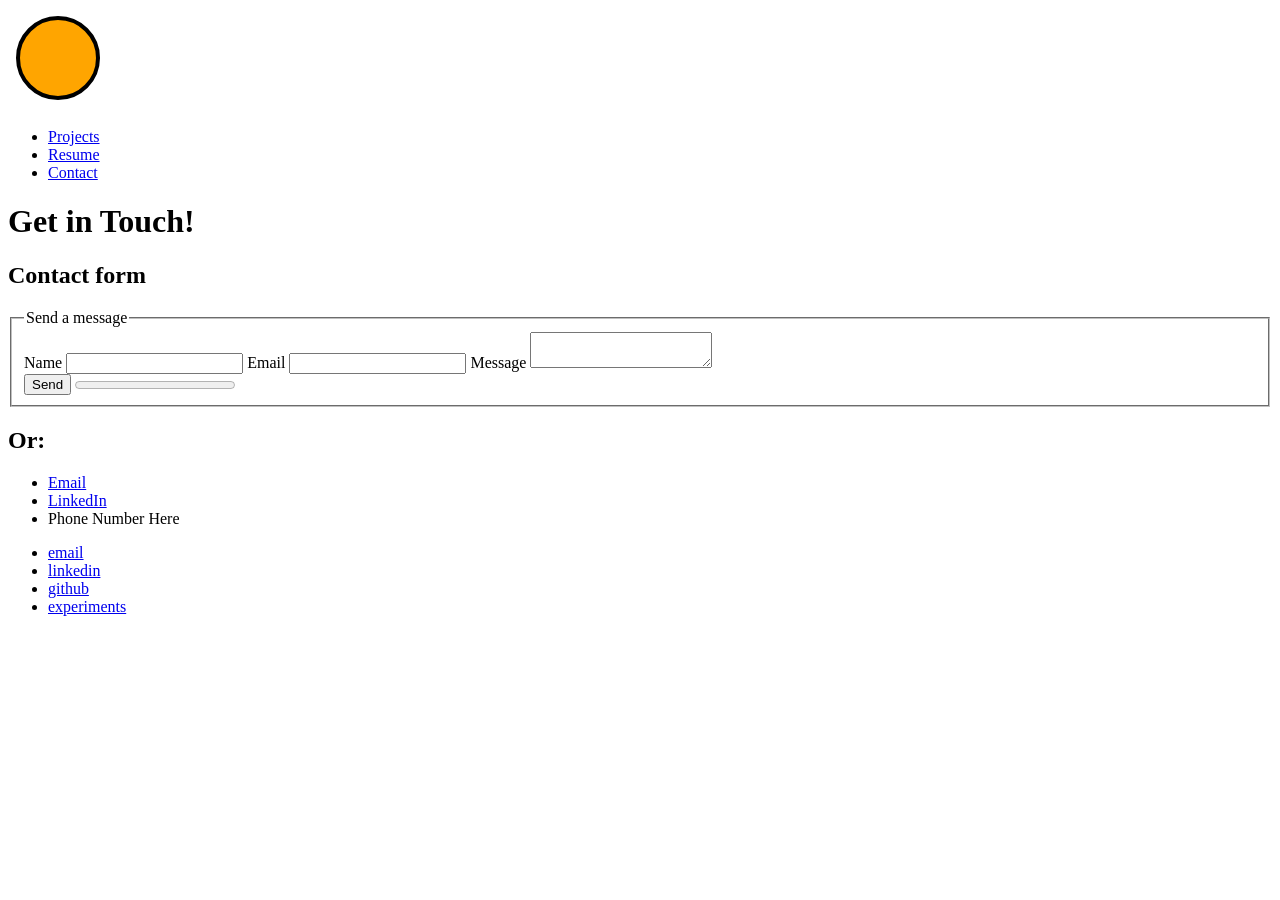
==== contact.html @ b8236010 "feat: initial commit, cloned from personal portfolio repository" ====
<!DOCTYPE html>
<html lang="en">
<head>
  <meta charset="UTF-8">
  <title>Jeremy Lim | Contact</title>
  <meta name="viewport" content="width=device-width,initial-scale=1.0">
  <meta name="description" content="My personal portfolio contact page.">
  <link rel="icon" href="favicon.ico">
</head>

<body>
  <header>
    <a href="index.html">
      <svg width="100" height="100">
        <circle cx="50" cy="50" r="40"
        stroke="black" stroke-width="4" fill="orange" />
      </svg>
    </a>
    <nav aria-label="Navigation Menu">
      <ul>
        <li><a href="projects.html">Projects</a></li>
        <li><a href="resume.html">Resume</a></li>
        <li><a href="contact.html">Contact</a></li>
      </ul>
    </nav>
  </header>

  <main>
    <h1>Get in Touch!</h1>

    <section aria-label="Contact Form">
      <h2>Contact form</h2>

      <form action="#" method="post">
        <fieldset>
          <legend>Send a message</legend>

          <label for="name">Name</label>
          <input id="name" name="name" type="text" required maxlength="100">

          <label for="email">Email</label>
          <input id="email" name="email" type="email" required maxlength="50">

          <label for="message">Message</label>
          <textarea id="message" name="message" required maxlength="2000"></textarea>

          <div>
            <button type="submit">Send</button>
            <progress value="0" max="100">0%</progress>
          </div>

        </fieldset>
      </form>
    </section>

    <section aria-label="Alternative Contact Methods">
      <h2>Or:</h2>
      <ul>
        <li><a href="mailto:jel125@ucsd.edu">Email</a></li>
        <li><a href="https://linkedin.com/in/jeremyflim">LinkedIn</a></li>
        <li><a>Phone Number Here</a></li>
      </ul>
    </section>

  </main>

  <footer>
    <nav aria-label="Footer links">
      <ul>
        <li><a href="mailto:jel125@ucsd.edu">email</a></li>
        <li><a href="https://linkedin.com/in/jeremyflim" title="LinkedIn">linkedin</a></li>
        <li><a href="https://github.com/jeremyflim" title="GitHub">github</a></li>
        <li><a href="experiments.html">experiments</a></li>
      </ul>
    </nav>
  </footer>

  <noscript>
    <p>JavaScript disabled. But again. No javascript. Even though the form needs it.</p>
  </noscript>
</body>
</html>
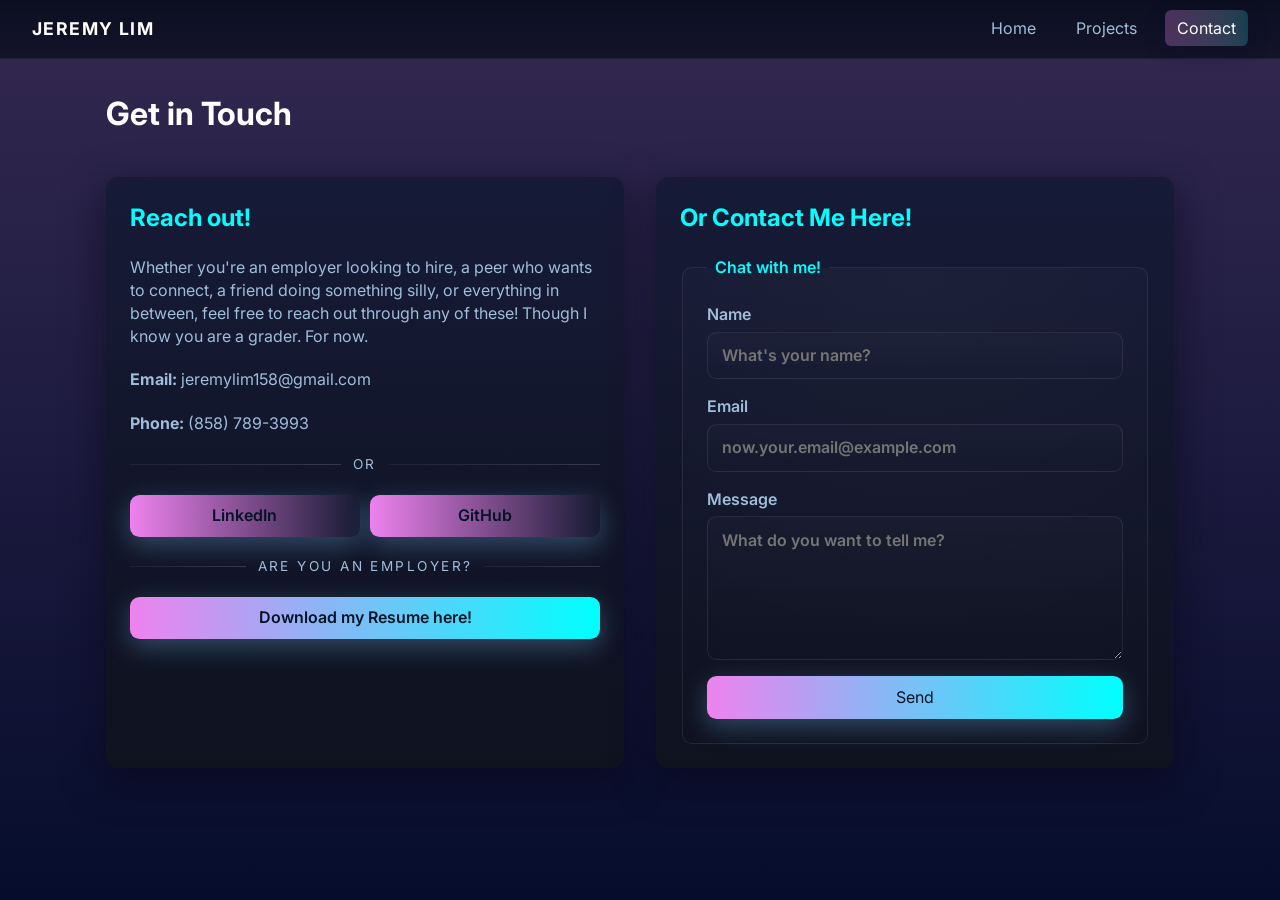
==== commit 2971035e: "Major changes: Restructured all HTML, removed experiments and resume page, added 404 page, added sty" ====
--- a/contact.html
+++ b/contact.html
@@ -1,82 +1,74 @@
 <!DOCTYPE html>
 <html lang="en">
-<head>
-  <meta charset="UTF-8">
-  <title>Jeremy Lim | Contact</title>
-  <meta name="viewport" content="width=device-width,initial-scale=1.0">
-  <meta name="description" content="My personal portfolio contact page.">
-  <link rel="icon" href="favicon.ico">
-</head>
+  <head>
+    <meta charset="UTF-8">
+    <title>Jeremy Lim | Contact</title>
+    <meta name="viewport" content="width=device-width,initial-scale=1">
+    <meta name="description" content="My personal portfolio contact page.">
+    <link rel="stylesheet" href="css/styles.css">
+  </head>
 
-<body>
-  <header>
-    <a href="index.html">
-      <svg width="100" height="100">
-        <circle cx="50" cy="50" r="40"
-        stroke="black" stroke-width="4" fill="orange" />
-      </svg>
-    </a>
-    <nav aria-label="Navigation Menu">
-      <ul>
-        <li><a href="projects.html">Projects</a></li>
-        <li><a href="resume.html">Resume</a></li>
-        <li><a href="contact.html">Contact</a></li>
-      </ul>
-    </nav>
-  </header>
+  <body data-page="contact">
+    <header class="site-header">
+      <a class="brand" href="index.html">Jeremy Lim</a>
+      <input class="nav-toggle" type="checkbox" id="nav-toggle" aria-hidden="true">
+      <label class="nav-toggle-button" for="nav-toggle" aria-label="Toggle navigation" role="button" tabindex="0" aria-controls="primary-nav">
+        <span></span>
+      </label>
+      <nav aria-label="Main navigation">
+        <ul class="nav-list" id="primary-nav">
+          <li><a href="index.html">Home</a></li>
+          <li><a href="projects.html">Projects</a></li>
+          <li><a href="contact.html">Contact</a></li>
+        </ul>
+      </nav>
+    </header>
 
-  <main>
-    <h1>Get in Touch!</h1>
+    <main>
+      <h1>Get in Touch</h1>
 
-    <section aria-label="Contact Form">
-      <h2>Contact form</h2>
+      <section id="contact-options" aria-label="Contact options">
+        <article class="contact-card" id="contact-intro">
+          <h2>Reach out!</h2>
+          <p>Whether you're an employer looking to hire, a peer who wants to connect, a friend doing something silly, or everything in between, feel free to reach out through any of these! Though I know you are a grader. For now.</p>
+          <address>
+            <p><strong>Email: </strong> jeremylim158@gmail.com</p>
+            <p><strong>Phone:</strong> (858) 789-3993</p>
+          </address>
+          <p class="contact-divider" role="separator">or</p>
+          <nav id="contact-social" aria-label="Social profiles">
+            <a class="cta" data-network="linkedin" href="https://linkedin.com/in/jeremyflim" target="_blank" rel="noopener">LinkedIn</a>
+            <a class="cta" data-network="github" href="https://github.com/jeremyflim" target="_blank" rel="noopener">GitHub</a>
+          </nav>
+          <p class="contact-divider" role="separator">Are you an employer?</p>
+          <a class="cta" data-network="resume" href="assets/resume.pdf" download="Jeremy_Lim_Resume">Download my Resume here!</a>
+        </article>
 
-      <form action="#" method="post">
-        <fieldset>
-          <legend>Send a message</legend>
+        <article class="contact-card" id="contact-form-card">
+          <h2>Or Contact Me Here!</h2>
+          <form action="#" method="post">
+            <fieldset>
+              <legend>Chat with me!</legend>
 
-          <label for="name">Name</label>
-          <input id="name" name="name" type="text" required maxlength="100">
+              <label for="name">Name
+                <input id="name" name="name" type="text" required maxlength="100" autocomplete="name" placeholder="What's your name?">
+              </label>
 
-          <label for="email">Email</label>
-          <input id="email" name="email" type="email" required maxlength="50">
+              <label for="email">Email
+                <input id="email" name="email" type="email" required maxlength="50" autocomplete="email" placeholder="now.your.email@example.com">
+              </label>
 
-          <label for="message">Message</label>
-          <textarea id="message" name="message" required maxlength="2000"></textarea>
-
-          <div>
-            <button type="submit">Send</button>
-            <progress value="0" max="100">0%</progress>
-          </div>
-
-        </fieldset>
-      </form>
-    </section>
-
-    <section aria-label="Alternative Contact Methods">
-      <h2>Or:</h2>
-      <ul>
-        <li><a href="mailto:jel125@ucsd.edu">Email</a></li>
-        <li><a href="https://linkedin.com/in/jeremyflim">LinkedIn</a></li>
-        <li><a>Phone Number Here</a></li>
-      </ul>
-    </section>
-
-  </main>
-
-  <footer>
-    <nav aria-label="Footer links">
-      <ul>
-        <li><a href="mailto:jel125@ucsd.edu">email</a></li>
-        <li><a href="https://linkedin.com/in/jeremyflim" title="LinkedIn">linkedin</a></li>
-        <li><a href="https://github.com/jeremyflim" title="GitHub">github</a></li>
-        <li><a href="experiments.html">experiments</a></li>
-      </ul>
-    </nav>
-  </footer>
-
-  <noscript>
-    <p>JavaScript disabled. But again. No javascript. Even though the form needs it.</p>
-  </noscript>
-</body>
+              <label for="message">Message
+                <textarea id="message" name="message" required maxlength="2000" placeholder="What do you want to tell me?"></textarea>
+              </label>
+              <button type="submit" class="cta">Send</button> 
+            </fieldset>
+          </form>
+        </article>
+      </section>
+    </main>
+    <noscript>
+      <p>Javascript disabled. There's still no JS for now though so it's fine.</p>
+    </noscript>
+  </body>
 </html>
--- a/css/styles.css
+++ b/css/styles.css
@@ -0,0 +1,1065 @@
+:root {
+	--bg: #060d2c;
+	--surface: #0f121f;
+	--text: #ffffff;
+	--muted: #9fbdda;
+	--gradient-one: cyan;
+	--gradient-two: violet;
+	--card-bg: #1a1e3b;
+	--translucent: rgba(255, 255, 255, 0.03);
+	--max-width: 68.75rem;
+	--gap: 1.25rem;
+	--radius: 0.8rem;
+	--focus-outline: color(srgb 0.55 0.85 0.95 / 0.75);
+	--scrollbar-track: color(srgb 0.06 0.08 0.18 / 1);
+	--scrollbar-thumb: color-mix(in srgb, var(--gradient-one) 65%, #09152b);
+}
+
+@font-face {
+  font-family: "Inter";
+  src: url("/assets/Inter-VariableFont_opsz,wght.ttf") format("truetype");
+  font-weight: 100 900;
+  font-style: normal;
+  font-display: swap;
+}
+
+
+*,
+*::before,
+*::after {
+	box-sizing: border-box;
+}
+
+html {
+	font-family: "Inter", system-ui, -apple-system, "Segoe UI", Roboto, "Helvetica Neue", Arial, sans-serif;
+	font-size: 100%;
+	color: var(--text, #e7f7ff);
+}
+
+body {
+	margin: 0;
+	line-height: 1.45;
+	min-height: 100dvh;
+	background: linear-gradient(180deg, rgba(36, 24, 68, 0.93) 0%, var(--bg) 100%);
+	color: var(--text);
+	scrollbar-color: var(--scrollbar-thumb) var(--scrollbar-track);
+	scrollbar-width: thin;
+	scrollbar-gutter: stable both-edges;
+}
+
+main {
+	max-width: var(--max-width);
+	margin: 2rem auto;
+	padding: 0 1rem;
+}
+
+.site-header {
+	display: flex;
+	align-items: center;
+	justify-content: space-between;
+	gap: 1rem;
+	padding: 1rem 2rem;
+	border-bottom: 0.0625rem solid rgba(255, 255, 255, 0.08);
+	background: linear-gradient(180deg, rgba(8, 12, 28, 0.92), rgba(8, 12, 28, 0.72));
+	position: relative;
+
+	.brand {
+		display: flex;
+		align-items: center;
+		font-weight: 700;
+		font-size: 1.1rem;
+		letter-spacing: 0.08em;
+		text-transform: uppercase;
+		text-decoration: none;
+		color: var(--text, #e7f7ff);
+		transition: color 0.2s ease;
+		animation: accent-pulse 6s ease-in-out infinite;
+	}
+
+	.nav-list {
+		list-style: none;
+		margin: 0;
+		padding: 0;
+		display: flex;
+		gap: 1rem;
+
+		a {
+			text-decoration: none;
+			padding: 0.35rem 0.6rem;
+			border-radius: 0.4rem;
+			color: var(--muted, #9fbfdc);
+			transition: color 0.18s ease, 0.18s ease, transform 0.12s ease;
+
+			&:hover {
+				color: var(--text, #e7f7ff);
+				background: linear-gradient(
+					90deg,
+					color-mix(in srgb, var(--gradient-two) 22%, transparent),
+					color-mix(in srgb, var(--gradient-one) 16%, transparent)
+				);
+				transform: translateY(-0.125rem);
+			}
+		}
+	}
+}
+
+.brand:focus-visible,
+.nav-toggle-button:focus-visible,
+.cta:focus-visible,
+input:focus-visible,
+textarea:focus-visible {
+	outline: 0.125rem solid var(--focus-outline);
+	outline-offset: 0.2rem;
+}
+
+.brand:hover {
+	color: var(--gradient-one);
+}
+
+.nav-toggle {
+	position: absolute;
+	inline-size: 0.0625rem;
+	block-size: 0.0625rem;
+	opacity: 0;
+	pointer-events: auto;
+}
+
+.nav-toggle-button {
+	display: none;
+	align-items: center;
+	justify-content: center;
+	inline-size: 2.75rem;
+	block-size: 2.75rem;
+	border-radius: 0.75rem;
+	background: linear-gradient(180deg, rgba(255, 255, 255, 0.08), rgba(255, 255, 255, 0.02));
+	border: 0.0625rem solid rgba(255, 255, 255, 0.1);
+	cursor: pointer;
+	transition: transform 0.2s ease, box-shadow 0.2s ease;
+
+	span {
+		inline-size: 1.5rem;
+		block-size: 0.125rem;
+		background: var(--text, #e7f7ff);
+		position: relative;
+		border-radius: 9999px;
+
+		&::before,
+		&::after {
+			content: "";
+			position: absolute;
+			left: 0;
+			inline-size: 1.5rem;
+			block-size: 0.125rem;
+			background: var(--text, #e7f7ff);
+			border-radius: 9999px;
+		}
+
+		&::before {
+			top: -0.4rem;
+		}
+
+		&::after {
+			bottom: -0.4rem;
+		}
+	}
+
+	&:hover {
+		transform: translateY(-0.0625rem);
+		box-shadow: 0 0.9rem 2.1rem rgba(12, 10, 28, 0.32);
+	}
+}
+
+.nav-toggle:checked + .nav-toggle-button span {
+	background: var(--text, #e7f7ff);
+}
+
+#nav-toggle:checked ~ nav .nav-list {
+	display: flex;
+}
+
+body[data-page] .nav-list li:has(> a) a {
+	position: relative;
+}
+
+body[data-page="home"] .nav-list li:has(> a[href="index.html"]) a,
+body[data-page="projects"] .nav-list li:has(> a[href="projects.html"]) a,
+body[data-page="contact"] .nav-list li:has(> a[href="contact.html"]) a {
+	color: var(--text);
+	background: linear-gradient(
+		90deg,
+		color-mix(in srgb, var(--gradient-two) 28%, transparent),
+		color-mix(in srgb, var(--gradient-one) 20%, transparent)
+	);
+	box-shadow: 0 0.4rem 1.2rem rgba(12, 12, 40, 0.32);
+}
+
+#headshot-section {
+	display: grid;
+	grid-template-columns: 1fr;
+	gap: 1rem;
+	align-items: center;
+	padding: 2rem;
+	border-radius: var(--radius);
+}
+
+#headshot-visual {
+	width: 100%;
+
+	img,
+	svg {
+		width: 100%;
+		height: 40dvh;
+		object-fit: cover;
+		border-radius: calc(var(--radius) - 0.2rem);
+		box-shadow: 0 0.75rem 1.875rem rgba(80, 40, 160, 0.12);
+	}
+}
+
+#headshot-section h1 {
+	font-size: clamp(1.6rem, 2.6dvw, 2.4rem);
+	margin: 0.25rem 0;
+}
+
+.lead {
+	font-size: 1rem;
+	margin: 0 0 0.5rem;
+	color: var(--muted, #9fbfdc);
+}
+
+#skill-grid {
+	display: grid;
+	grid-template-columns: repeat(3, minmax(0, 1fr));
+	gap: var(--gap);
+	list-style: none;
+	padding: 0;
+
+	figure {
+		display: grid;
+		place-items: center;
+		text-align: center;
+		padding: 0.75rem;
+		border-radius: calc(var(--radius) - 0.2rem);
+		background: linear-gradient(180deg, rgba(21, 25, 54, 0.96), rgba(16, 20, 44, 0.88));
+		transition: transform 0.25s ease, box-shadow 0.25s ease;
+		box-shadow: 0 0.375rem 1.25rem rgba(16, 12, 32, 0.5);
+
+		&:hover {
+			transform: translateY(-0.375rem) scale(1.01);
+			box-shadow: 0 1.125rem 2.5rem rgba(100, 44, 220, 0.14);
+		}
+
+		img {
+			width: 3rem;
+			height: 3rem;
+		}
+
+		figcaption {
+			margin-top: 0.5rem;
+			font-size: 0.95rem;
+		}
+	}
+}
+
+#featured-grid {
+	display: grid;
+	grid-template-columns: 1fr;
+	gap: 0.75rem;
+	padding: 0;
+	list-style: none;
+
+	li {
+		padding: 1rem;
+		border-radius: calc(var(--radius) - 0.1rem);
+		background: linear-gradient(180deg, rgba(19, 22, 48, 0.95), var(--card-bg));
+		transition: transform 0.25s ease, box-shadow 0.18s ease;
+		box-shadow: 0 0.5rem 2rem rgba(20, 12, 40, 0.45);
+
+		&:hover {
+			transform: translateY(-0.25rem);
+			box-shadow: 0 1.5rem 3.75rem rgba(60, 12, 160, 0.14);
+		}
+	}
+}
+
+.cta {
+	display: inline-flex;
+	align-items: center;
+	justify-content: center;
+	padding: 0.6rem 1rem;
+	border-radius: 0.6rem;
+	background: linear-gradient(90deg, var(--gradient-two), var(--gradient-one));
+	color: #041426;
+	font-weight: 600;
+	text-decoration: none;
+	transition: transform 0.18s ease, box-shadow 0.18s ease;
+	box-shadow: 0 0.5rem 1.625rem rgba(127, 201, 255, 0.3);
+	border: none;
+	cursor: pointer;
+}
+
+.cta:hover {
+	transform: translateY(-0.1875rem) scale(1.01);
+	box-shadow: 0 1.125rem 3rem rgba(127, 201, 255, 0.4);
+}
+
+button.cta {
+	font: inherit;
+}
+
+#contact-cta .cta {
+	font-weight: 600;
+}
+
+@keyframes accent-pulse {
+	0% {
+		text-shadow: 0 0 0rem rgba(127, 201, 255, 0.4);
+	}
+
+	50% {
+		text-shadow: 0 0 0.9rem rgba(127, 201, 255, 0.7);
+	}
+
+	100% {
+		text-shadow: 0 0 0rem rgba(127, 201, 255, 0.4);
+	}
+}
+
+#projects-layout {
+	display: grid;
+	grid-template-columns: minmax(16rem, 20rem) minmax(0, 1fr);
+	gap: clamp(1rem, 2.4dvw, 1.8rem);
+	align-items: start;
+	margin-top: 1rem;
+}
+
+#project-search-pane {
+	background: linear-gradient(180deg, rgba(20, 24, 48, 0.95), var(--surface));
+	padding: 1rem;
+	border-radius: calc(var(--radius) - 0.1rem);
+	box-shadow: 0 0.625rem 1.875rem rgba(12, 8, 28, 0.6);
+
+	h2 {
+		color: var(--gradient-one, #5ae1f9);
+		margin: 0 0 0.5rem;
+		font-size: 1rem;
+	}
+
+	form {
+		display: flex;
+		flex-direction: column;
+		gap: 0.6rem;
+	}
+}
+
+#project-search-field {
+	padding: 0.6rem 0.75rem;
+	border-radius: 0.45rem;
+	border: 0.0625rem solid rgba(255, 255, 255, 0.04);
+	background: linear-gradient(180deg, rgba(255, 255, 255, 0.01), rgba(255, 255, 255, 0));
+	color: var(--text, #e7f7ff);
+	outline: none;
+}
+
+#project-search-actions {
+	display: flex;
+	gap: 0.6rem;
+	list-style: none;
+	margin: 0;
+	padding: 0;
+
+	li {
+		flex: 1;
+		display: flex;
+	}
+
+	.cta {
+		flex: 1;
+	}
+}
+
+#project-listing h2 {
+	margin-top: 0;
+	color: var(--gradient-one, #5ae1f9);
+}
+
+#project-listing ul {
+	list-style: none;
+	padding: 0;
+	margin: 0;
+	display: flex;
+	flex-direction: column;
+	gap: 1.25rem;
+	max-height: 45rem;
+	overflow: auto;
+	padding-right: 0.5rem;
+	scrollbar-gutter: stable both-edges;
+	scrollbar-color: var(--scrollbar-thumb) var(--scrollbar-track);
+	scrollbar-width: thin;
+}
+
+.project-row {
+	display: grid;
+	grid-template-columns: minmax(7.5rem, 8.75rem) minmax(0, 1fr);
+	gap: clamp(0.75rem, 1.2dvw, 1.25rem);
+	align-items: stretch;
+	padding: 1rem;
+	border-radius: calc(var(--radius) - 0.1rem);
+	background: linear-gradient(180deg, rgba(19, 23, 47, 0.94), var(--card-bg));
+	box-shadow: 0 0.5rem 1.875rem rgba(10, 8, 20, 0.5);
+}
+
+.project-thumb {
+	inline-size: 100%;
+	max-inline-size: 8.75rem;
+	min-block-size: 8.5rem;
+	overflow: hidden;
+	border-radius: 0.6rem;
+	display: flex;
+	align-items: center;
+	justify-content: center;
+	background: linear-gradient(180deg, rgba(255, 255, 255, 0.02), rgba(255, 255, 255, 0));
+	justify-self: start;
+	margin-inline-start: 0.25rem;
+	padding: 0.35rem;
+
+	img {
+		inline-size: 100%;
+		block-size: 100%;
+		object-fit: cover;
+		border-radius: 0.45rem;
+	}
+}
+
+.project-meta {
+	display: flex;
+	flex-direction: column;
+	gap: 0.75rem;
+
+	h3 {
+		margin: 0;
+	}
+
+	.proj-desc {
+		margin: 0;
+		color: var(--muted, #9fbfdc);
+	}
+
+	.project-actions {
+		display: flex;
+		flex-wrap: wrap;
+		gap: 0.5rem;
+
+		.cta {
+			flex: 0 1 auto;
+			min-width: 10.5rem;
+		}
+	}
+}
+
+.carousel {
+	position: relative;
+	margin: 1rem 0;
+	padding: 0.5rem 0;
+	--featured-width: 34dvw;
+	--featured-gap: 0.9dvw;
+	--featured-off: calc(var(--featured-width) + var(--featured-gap));
+}
+
+.carousel-viewport {
+	overflow: hidden;
+	position: relative;
+	border-radius: calc(var(--radius) + 0.1rem);
+	border: 0.0625rem solid rgba(183, 148, 255, 0.18);
+	box-shadow: 0 0.5rem 1.875rem rgba(20, 8, 60, 0.45);
+	background: linear-gradient(180deg, rgba(255, 255, 255, 0.02), rgba(255, 255, 255, 0));
+	height: calc(var(--featured-width) * 0.5625 + 2rem);
+	box-sizing: border-box;
+	padding: 1rem;
+}
+
+.carousel-track {
+	list-style: none;
+	margin: 0;
+	padding: 0;
+}
+
+.carousel-viewport .slide {
+	position: absolute;
+	left: 50%;
+	top: 50%;
+	width: var(--featured-width);
+	max-width: var(--featured-width);
+	transform: translate(-50%, -50%) scale(0.92);
+	opacity: 0.38;
+	filter: grayscale(0.12) blur(0.025rem);
+	transition: transform 0.48s cubic-bezier(0.2, 0.9, 0.2, 1), opacity 0.36s ease, filter 0.36s ease;
+	display: flex;
+	align-items: center;
+	justify-content: center;
+}
+
+.project-card {
+	width: 100%;
+	background: linear-gradient(180deg, rgba(27, 22, 54, 0.95) 0%, var(--card-bg) 100%);
+	padding: 0.65rem;
+	border-radius: calc(var(--radius) - 0.1rem);
+	box-shadow: 0 0.625rem 1.875rem rgba(20, 8, 60, 0.45);
+	display: grid;
+	gap: 0.5rem;
+	align-items: start;
+	aspect-ratio: 16 / 9;
+	grid-template-columns: 1fr 1.25fr;
+	grid-template-rows: auto 1fr auto;
+	position: relative;
+
+	h3 {
+		margin: 0;
+		font-size: 2rem;
+	}
+
+	picture {
+		width: 100%;
+		height: 100%;
+		display: flex;
+		align-items: center;
+		justify-content: center;
+		overflow: hidden;
+		border-radius: 0.35rem;
+		padding: 0.25rem;
+		background: linear-gradient(180deg, rgba(255, 255, 255, 0.01), rgba(255, 255, 255, 0));
+	}
+
+	img {
+		width: 100%;
+		height: 100%;
+		object-fit: contain;
+		object-position: center;
+		border-radius: 0.35rem;
+	}
+
+	.proj-desc {
+		color: var(--muted, #9fbfdc);
+		margin: 0;
+		padding: 0 0.45rem;
+		font-size: 1.2rem;
+		line-height: 1.5rem;
+	}
+
+	.card-controls {
+		display: flex;
+		align-items: center;
+		justify-content: center;
+		gap: 1rem;
+		margin: 0;
+		transform: translateY(-0.5rem);
+	}
+}
+
+.project-card > h3 {
+	grid-column: 2;
+	grid-row: 1;
+}
+
+.project-card > picture {
+	grid-column: 1;
+	grid-row: 1 / 4;
+}
+
+.project-card > .proj-desc {
+	grid-column: 2;
+	grid-row: 2;
+}
+
+.project-card > .card-controls {
+	grid-column: 2;
+	grid-row: 3;
+	align-self: end;
+}
+
+@keyframes slidePop {
+	from {
+		transform: translate(-50%, -46%) scale(0.995);
+		opacity: 0;
+	}
+
+	to {
+		transform: translate(-50%, -50%) scale(1);
+		opacity: 1;
+	}
+}
+
+.carousel-input {
+	position: absolute;
+	left: -624.9375rem;
+}
+
+.carousel .arrow {
+	position: absolute;
+	top: 50%;
+	transform: translateY(-50%);
+	width: 3.375rem;
+	height: 3.375rem;
+	border-radius: 50%;
+	display: flex;
+	align-items: center;
+	justify-content: center;
+	opacity: 0;
+	pointer-events: none;
+	background: linear-gradient(180deg, rgba(12, 14, 30, 0.78), rgba(8, 10, 20, 0.7));
+	border: 0.0625rem solid rgba(255, 255, 255, 0.06);
+	font-size: 1.5rem;
+	color: var(--gradient-one);
+	cursor: pointer;
+	z-index: 30;
+}
+
+.carousel .arrow.left {
+	left: calc(50% - (var(--featured-width) / 2) - 4.5rem);
+}
+
+.carousel .arrow.right {
+	right: calc(50% - (var(--featured-width) / 2) - 4.5rem);
+}
+
+#c1:checked ~ .arrow.for-c1,
+#c2:checked ~ .arrow.for-c2,
+#c3:checked ~ .arrow.for-c3 {
+	opacity: 1;
+	pointer-events: auto;
+}
+
+#c1:checked ~ .carousel-viewport .slide#proj-1,
+#c2:checked ~ .carousel-viewport .slide#proj-2,
+#c3:checked ~ .carousel-viewport .slide#proj-3 {
+	transform: translate(-50%, -50%) scale(1);
+	opacity: 1;
+	filter: none;
+	z-index: 3;
+	animation: slidePop 0.34s cubic-bezier(0.2, 0.9, 0.2, 1);
+}
+
+#c1:checked ~ .carousel-viewport .slide#proj-2,
+#c2:checked ~ .carousel-viewport .slide#proj-3,
+#c3:checked ~ .carousel-viewport .slide#proj-1 {
+	transform: translate(calc(-50% + var(--featured-off)), -50%) scale(0.92);
+	opacity: 0.38;
+	filter: grayscale(0.12) blur(0.025rem);
+	z-index: 2;
+}
+
+#c1:checked ~ .carousel-viewport .slide#proj-3,
+#c2:checked ~ .carousel-viewport .slide#proj-1,
+#c3:checked ~ .carousel-viewport .slide#proj-2 {
+	transform: translate(calc(-50% - var(--featured-off)), -50%) scale(0.92);
+	opacity: 0.38;
+	filter: grayscale(0.12) blur(0.025rem);
+	z-index: 1;
+}
+
+#featured-section > p {
+	text-align: center;
+	margin-top: 1rem;
+}
+
+#featured-section > p .cta {
+	display: inline-flex;
+}
+
+#contact-cta {
+	text-align: center;
+}
+
+#contact-options {
+	display: grid;
+	grid-template-columns: repeat(auto-fit, minmax(17rem, 1fr));
+	gap: clamp(1rem, 3dvw, 2rem);
+	margin-top: 2.5rem;
+	min-height: 60dvh;
+}
+
+.contact-card {
+	background: linear-gradient(180deg, rgba(21, 26, 54, 0.95), var(--surface));
+	border-radius: calc(var(--radius) - 0.05rem);
+	padding: 1.5rem;
+	box-shadow: 0 0.75rem 2.5rem rgba(8, 6, 20, 0.55);
+	display: flex;
+	flex-direction: column;
+	gap: 1.25rem;
+
+	h2 {
+		margin: 0;
+		color: var(--gradient-one, #5ae1f9);
+	}
+}
+
+#contact-intro p {
+	margin: 0;
+	color: var(--muted, #9fbfdc);
+}
+
+#contact-intro p + p {
+	margin-top: 0.75rem;
+}
+
+#contact-intro address {
+	font-style: normal;
+	display: grid;
+	gap: 0.5rem;
+}
+
+#contact-intro address a {
+	color: var(--text, #e7f7ff);
+	text-decoration: none;
+	display: flex;
+	align-items: center;
+	gap: 0.35rem;
+}
+
+#contact-intro address a:hover {
+	color: var(--gradient-one);
+}
+
+.contact-divider {
+	display: flex;
+	align-items: center;
+	gap: 0.75rem;
+	justify-content: center;
+	text-transform: uppercase;
+	letter-spacing: 0.18em;
+	color: var(--muted, #9fbfdc);
+	font-size: 0.85rem;
+	margin: 1.25rem 0;
+}
+
+.contact-divider::before,
+.contact-divider::after {
+	content: "";
+	flex: 1;
+	height: 0.0625rem;
+	background: linear-gradient(90deg, rgba(255, 255, 255, 0.05), rgba(255, 255, 255, 0.15));
+}
+
+#contact-social {
+	display: flex;
+	flex-wrap: wrap;
+	gap: 0.65rem;
+
+	.cta {
+		flex: 1;
+		min-width: 11rem;
+	}
+}
+
+#contact-social .cta {
+	background: linear-gradient(90deg, var(--gradient-two), rgba(23, 28, 52, 0.75));
+	color: #041426;
+}
+
+#contact-form-card form {
+	display: grid;
+	gap: 1.25rem;
+}
+
+#contact-form-card fieldset {
+	border: 0.0625rem solid rgba(255, 255, 255, 0.08);
+	border-radius: calc(var(--radius) - 0.2rem);
+	padding: 1.5rem;
+	display: grid;
+	gap: 1rem;
+	background: radial-gradient(circle at top, var(--translucent), rgba(255, 255, 255, 0));
+}
+
+#contact-form-card legend {
+	padding: 0 0.5rem;
+	font-weight: 600;
+	color: var(--gradient-one, #5ae1f9);
+}
+
+#contact-form-card label {
+	display: flex;
+	flex-direction: column;
+	gap: 0.35rem;
+	font-weight: 600;
+	color: var(--muted, #9fbfdc);
+}
+
+#contact-form-card input,
+#contact-form-card textarea {
+	padding: 0.7rem 0.85rem;
+	border-radius: 0.6rem;
+	border: 0.0625rem solid rgba(255, 255, 255, 0.08);
+	background: linear-gradient(180deg, rgba(255, 255, 255, 0.02), rgba(255, 255, 255, 0));
+	color: var(--text, #e7f7ff);
+	font: inherit;
+}
+
+#contact-form-card textarea {
+	min-height: 9rem;
+	resize: vertical;
+}
+
+#contact-form-actions {
+	display: flex;
+	align-items: center;
+	gap: 0.75rem;
+	list-style: none;
+	margin: 0;
+	padding: 0;
+
+	li {
+		display: flex;
+		flex: 1;
+	}
+
+	button {
+		min-width: 9rem;
+	}
+}
+
+@media (max-width: 56.1875rem) {
+	#projects-layout {
+		grid-template-columns: 1fr;
+	}
+
+	.project-row {
+		grid-template-columns: minmax(0, 1fr);
+		grid-auto-rows: auto;
+	}
+
+	.project-thumb {
+		margin-inline: auto;
+		max-inline-size: 10.5rem;
+		min-block-size: 10.5rem;
+	}
+}
+
+@media (max-width: 37.4375rem) {
+	.site-header {
+		padding: 0.75rem 1rem;
+
+		nav {
+			position: absolute;
+			top: 100%;
+			right: 1rem;
+			left: 1rem;
+
+			.nav-list {
+				display: none;
+				flex-direction: column;
+				gap: 0.75rem;
+				padding: 1rem;
+				border-radius: calc(var(--radius) - 0.1rem);
+				background: linear-gradient(180deg, rgba(12, 16, 32, 0.96), rgba(8, 10, 26, 0.92));
+				box-shadow: 0 1.5rem 3.5rem rgba(6, 8, 24, 0.55);
+				margin-top: 0.75rem;
+
+				li {
+					inline-size: 100%;
+				}
+
+				a {
+					display: grid;
+					text-align: center;
+					padding: 0.75rem;
+				}
+			}
+		}
+	}
+
+	.nav-toggle-button {
+		display: flex;
+	}
+
+	#skill-grid {
+		grid-template-columns: repeat(2, 1fr);
+	}
+
+	#headshot-visual img,
+	#headshot-visual svg {
+		height: 30dvh;
+	}
+
+	.project-row {
+		padding: 1.25rem;
+		gap: 1.25rem;
+		text-align: center;
+	}
+
+	.project-meta {
+		align-items: center;
+		text-align: center;
+
+		.project-actions {
+			justify-content: center;
+		}
+	}
+
+	.carousel {
+		--featured-width: 84dvw;
+		--mobile-slide: clamp(17rem, 88dvw, 22rem);
+		--mobile-card-height: clamp(19.5rem, 92dvw, 23rem);
+	}
+
+	.carousel-input,
+	.carousel .arrow {
+		display: none;
+	}
+
+	.carousel-viewport {
+		height: auto;
+		padding: 2rem 0;
+		overflow-x: auto;
+		overflow-y: hidden;
+		scroll-snap-type: x mandatory;
+		display: flex;
+		align-items: center;
+	}
+
+	.carousel-viewport .carousel-track {
+		display: flex;
+		gap: 1.1rem;
+		padding-inline: max(1.5rem, calc(50dvw - var(--mobile-slide) / 2));
+		margin: 0;
+		align-items: center;
+	}
+
+	.carousel-viewport .slide {
+		position: relative;
+		transform: none;
+		opacity: 1;
+		filter: none;
+		flex: 0 0 var(--mobile-slide);
+		min-inline-size: var(--mobile-slide);
+		scroll-snap-align: center;
+		scroll-snap-stop: always;
+		display: flex;
+		align-items: center;
+		justify-content: center;
+		padding: 1.25rem 0;
+	}
+
+	.project-card {
+		grid-template-columns: 1fr;
+		grid-template-rows: auto auto 1fr auto;
+		aspect-ratio: auto;
+		block-size: var(--mobile-card-height);
+		padding: 1.1rem;
+		row-gap: 0.7rem;
+		overflow: hidden;
+	}
+
+	.project-card > picture {
+		grid-column: 1;
+		grid-row: 1;
+		max-height: 11rem;
+	}
+
+	.project-card > h3 {
+		grid-column: 1;
+		grid-row: 2;
+		text-align: center;
+		font-size: 1.55rem;
+		white-space: nowrap;
+		overflow: hidden;
+		text-overflow: ellipsis;
+	}
+
+	.project-card > .proj-desc {
+		grid-column: 1;
+		grid-row: 3;
+		padding: 0;
+		color: var(--muted, #9fbfdc);
+		text-align: center;
+		font-size: 0.95rem;
+		line-height: 1.4;
+		display: flex;
+		justify-content: center;
+		align-items: center;
+		flex-direction: column;
+		overflow: hidden;
+		text-overflow: ellipsis;
+		word-break: break-word;
+	}
+
+	.project-card > .card-controls {
+		grid-column: 1;
+		grid-row: 4;
+		transform: none;
+		justify-content: center;
+		margin-top: 0.25rem;
+	}
+
+	#c1:checked ~ .carousel-viewport .slide,
+	#c2:checked ~ .carousel-viewport .slide,
+	#c3:checked ~ .carousel-viewport .slide {
+		position: relative !important;
+		transform: none !important;
+		opacity: 1 !important;
+		filter: none !important;
+		left: auto !important;
+		top: auto !important;
+		z-index: 1 !important;
+	}
+
+	#contact-form-card fieldset {
+		padding: 1.25rem;
+	}
+}
+
+@media (min-width: 37.5rem) and (max-width: 56.1875rem) {
+	#headshot-section {
+		grid-template-columns: 1fr 1fr;
+		align-items: center;
+	}
+
+	#skill-grid {
+		grid-template-columns: repeat(3, 1fr);
+	}
+}
+
+@media (min-width: 56.25rem) {
+	#featured-grid {
+		grid-template-columns: repeat(3, 1fr);
+	}
+
+	#headshot-section {
+		grid-template-columns: auto 1fr;
+		align-items: center;
+	}
+
+	#headshot-visual {
+		width: clamp(10rem, 16dvw, 18.75rem);
+		height: clamp(10rem, 16dvw, 18.75rem);
+		border-radius: 50%;
+		overflow: hidden;
+		align-self: center;
+		justify-self: start;
+		box-shadow: 0 0.75rem 3rem rgba(80, 40, 160, 0.18);
+		transform: translateX(-6%);
+
+		img,
+		svg {
+			width: 100%;
+			height: 100%;
+			object-fit: cover;
+			border-radius: 0;
+		}
+	}
+
+	#headshot-copy {
+		display: flex;
+		flex-direction: column;
+		gap: 0.4rem;
+	}
+
+	.site-header .nav-list a {
+		padding: 0.5rem 0.75rem;
+	}
+}
+
+@media (prefers-reduced-motion: reduce) {
+	* {
+		animation-duration: 0s !important;
+		transition-duration: 0s !important;
+	}
+}
